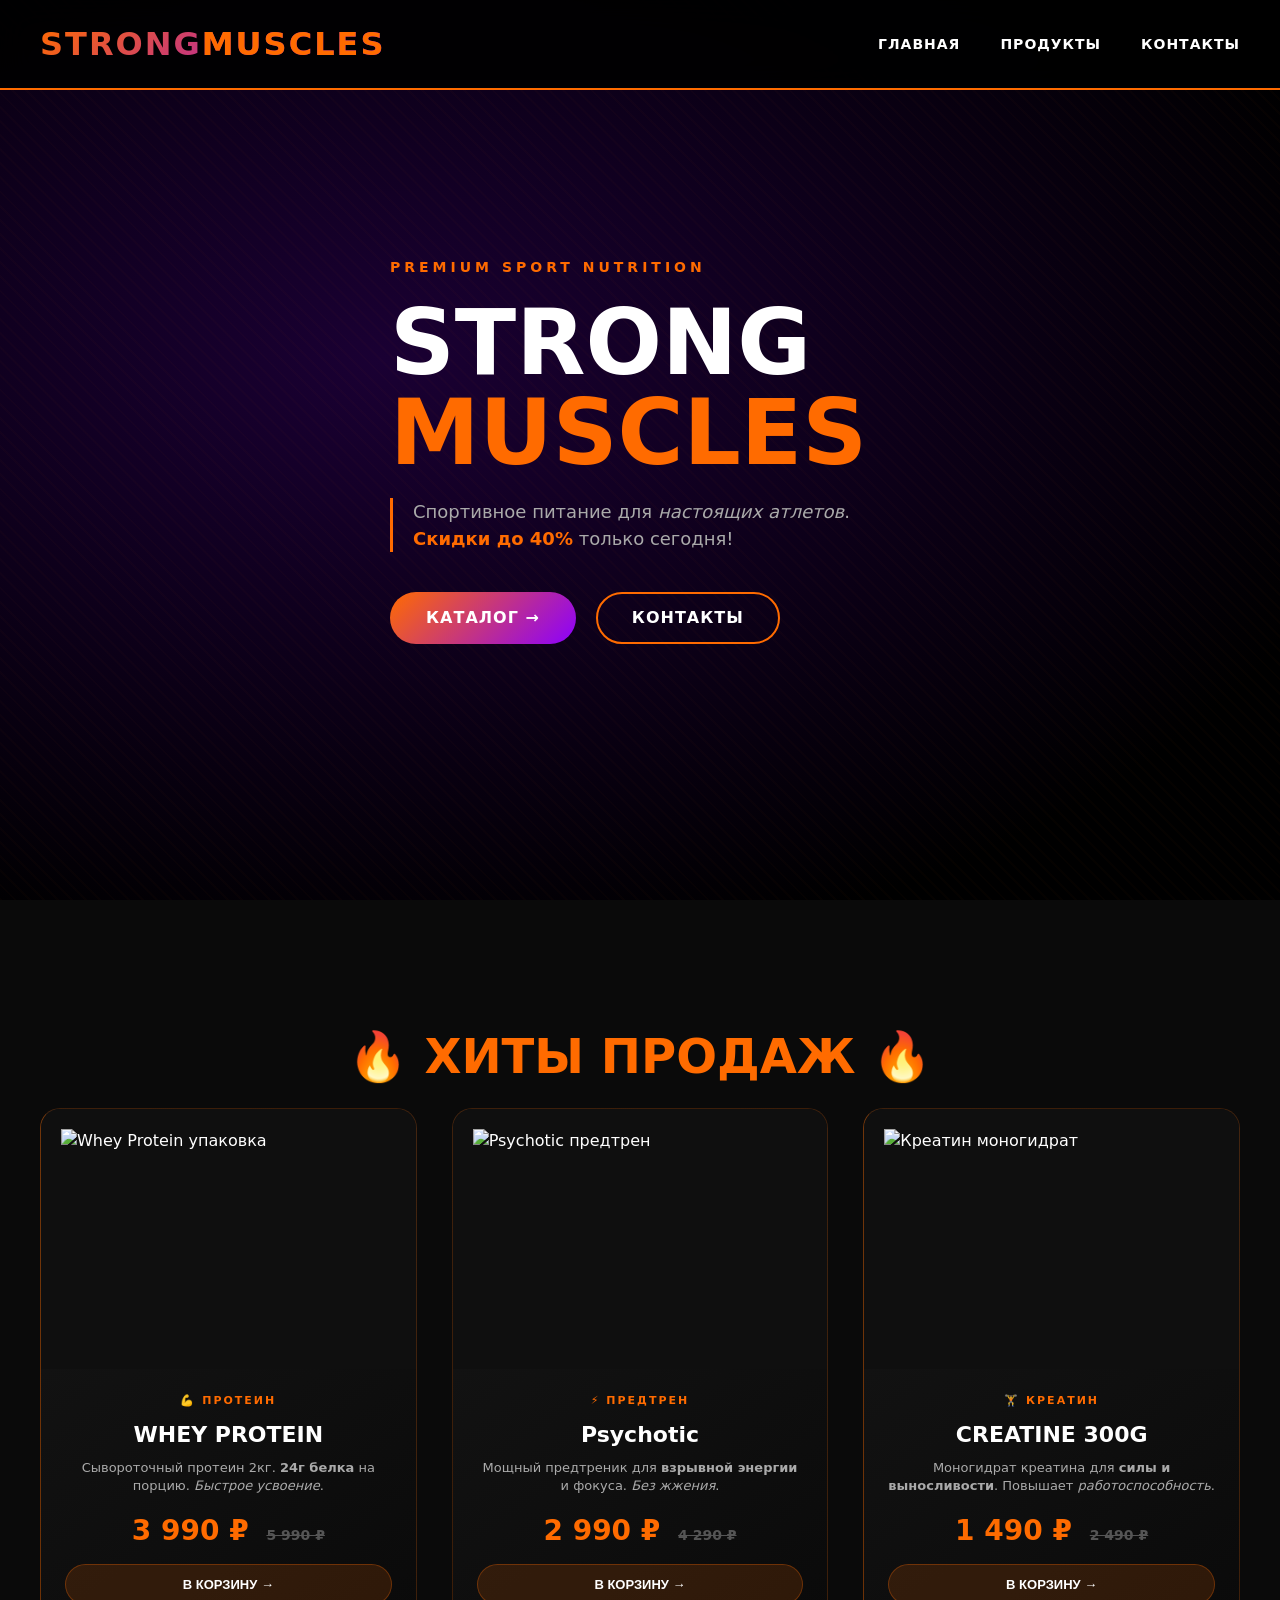
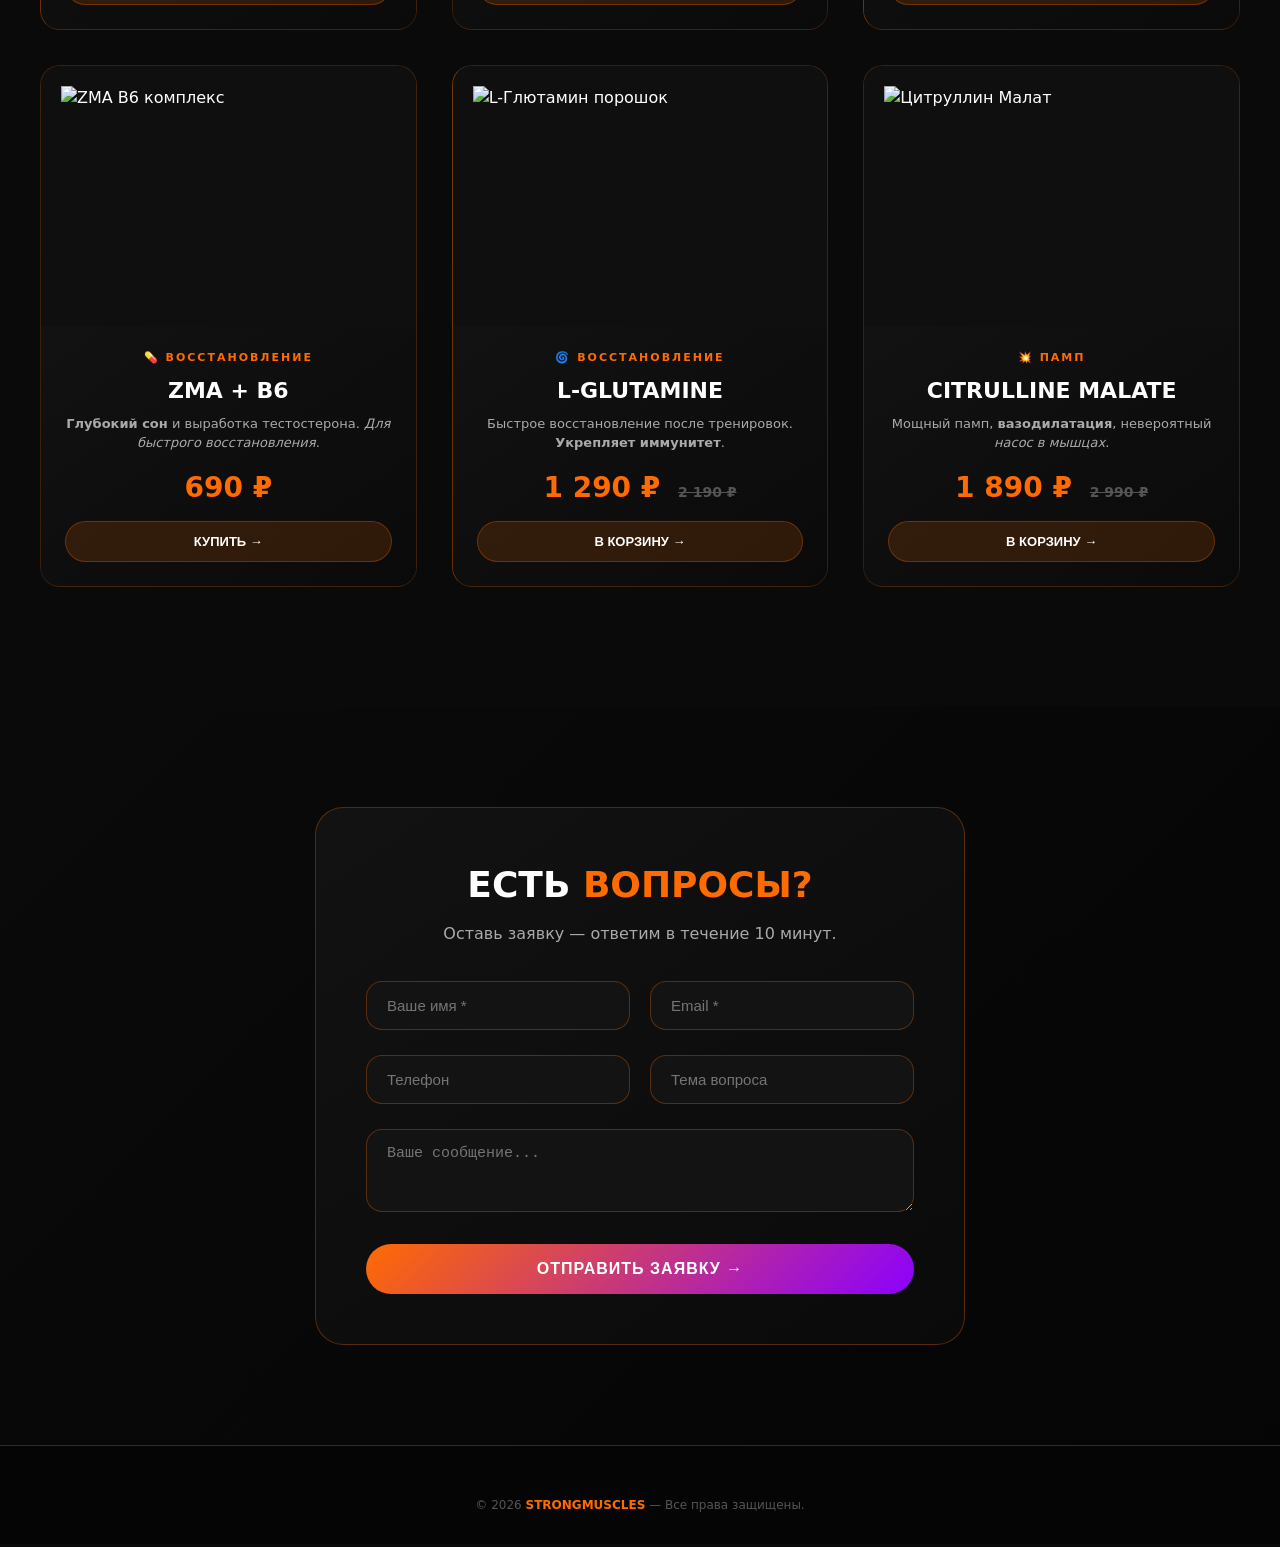
==== index.html @ 4212cafd "Create index.html" ====
<!DOCTYPE html>
<html lang="ru">
<head>
    <meta charset="UTF-8">
    <meta name="viewport" content="width=device-width, initial-scale=1.0, user-scalable=yes">
    <title>STRONGMUSCLES | DDX STYLE — Sport Nutrition | Итоговый проект</title>
    <link rel="stylesheet" href="Style.css"> 
</head>
<body>

<div class="ddx-bg"></div>

<header class="header" id="header">
    <div class="container">
        <nav class="nav">
            <div class="logo">STRONG<span style="color:#ff6b00;">MUSCLES</span></div>
            <ul class="nav-links">
                <li><a href="#home">Главная</a></li>
                <li><a href="#products">Продукты</a></li>
                <li><a href="#contact">Контакты</a></li>
            </ul>
        </nav>
    </div>
</header>

<main>
    <section id="home" class="hero">
        <div class="container">
            <div class="hero-tag">PREMIUM SPORT NUTRITION</div>
            <h1>STRONG<br><span>MUSCLES</span></h1>
            <p> Спортивное питание для <em>настоящих атлетов</em>. <strong>Скидки до 40%</strong> только сегодня!</p>
            <div class="btn-group">
                <a href="#products" class="btn-primary">Каталог →</a>
                <a href="#contact" class="btn-outline">Контакты</a>
            </div>
        </div>
    </section>

    <section id="products" class="products">
        <div class="container">
            <h2 class="section-title">🔥 <span>ХИТЫ ПРОДАЖ</span> 🔥</h2>
            
            <div class="products-grid">
                
                <!-- 1. WHEY PROTEIN (добавлены обе картинки) -->
                <div class="product-card">
                    <div class="product-img">
                        <img  src="https://enzym.ru/imagecache/card/storage/products/40/65/40656/08c3782a69c18167c984ed97bc95f8641e6dc506.jpg" alt="Whey Protein упаковка">
                        
                    </div>
                    <div class="product-info">
                        <div class="product-category">💪 ПРОТЕИН</div>
                        <h3>WHEY PROTEIN</h3>
                        <p class="product-desc">Сывороточный протеин 2кг. <strong>24г белка</strong> на порцию. <em>Быстрое усвоение</em>.</p>
                        <div class="price">3 990 ₽ <span class="old-price">5 990 ₽</span></div>
                        <button class="btn-card" onclick="alert('✅ Whey Protein добавлен в корзину')">В корзину →</button>
                    </div>
                </div>

                <!-- 2. PRE-WORKOUT PSYCHOTIC -->
                <div class="product-card">
                    <div class="product-img">
                        <img  src="https://avatars.mds.yandex.net/get-mpic/11397617/2a000001922130a063d7e5ec65fb3286ce52/orig" alt="Psychotic предтрен">
                        
                    </div>
                    <div class="product-info">
                        <div class="product-category">⚡ ПРЕДТРЕН</div>
                        <h3>Psychotic</h3>
                        <p class="product-desc">Мощный предтреник для <strong>взрывной энергии</strong> и фокуса. <em>Без жжения</em>.</p>
                        <div class="price">2 990 ₽ <span class="old-price">4 290 ₽</span></div>
                        <button class="btn-card" onclick="alert('✅ Предтрен добавлен в корзину')">В корзину →</button>
                    </div>
                </div>

                <!-- 3. CREATINE 300G -->
                <div class="product-card">
                    <div class="product-img">
                        <img class="img-default" src="https://cdn.rigla.ru/media/catalog/product/cache/afad95d7734d2fa6d0a8ba78597182b7/4/9/4979019-d-8-4-9-d849e1c1207f064227b6a83ebbd48d270f1a059f_4979019.jpg" alt="Креатин моногидрат">
                        <img class="img-hover" src="https://avatars.mds.yandex.net/i?id=8dc303f42152f32dc89522d17be79ddd_l-4182885-images-thumbs&n=13" alt="Креатин Сила">
                    </div>
                    <div class="product-info">
                        <div class="product-category">🏋️ КРЕАТИН</div>
                        <h3>CREATINE 300G</h3>
                        <p class="product-desc">Моногидрат креатина для <strong>силы и выносливости</strong>. Повышает <em>работоспособность</em>.</p>
                        <div class="price">1 490 ₽ <span class="old-price">2 490 ₽</span></div>
                        <button class="btn-card" onclick="alert('✅ Креатин добавлен в корзину')">В корзину →</button>
                    </div>
                </div>

                <!-- 4. ZMA + B6 -->
                <div class="product-card">
                    <div class="product-img">
                        <img  src="https://energy-body.ru/upload/resize_webp/w0_h0/goods_offer/5c/9e/5c9eece8972144c115c83d44319246fd.webp" alt="ZMA B6 комплекс">
                        
                    </div>
                    <div class="product-info">
                        <div class="product-category">💊 ВОССТАНОВЛЕНИЕ</div>
                        <h3>ZMA + B6</h3>
                        <p class="product-desc"><strong>Глубокий сон</strong> и выработка тестостерона. <em>Для быстрого восстановления</em>.</p>
                        <div class="price">690 ₽</div>
                        <button class="btn-card" onclick="alert('✅ ZMA в корзине')">Купить →</button>
                    </div>
                </div>

                <!-- 5. L-GLUTAMINE -->
                <div class="product-card">
                    <div class="product-img">
                        <img  src="https://sportivnoepitanie.ru/img/item/500/optimum-nutrition-glutamine-powder-600g-1.jpg" alt="L-Глютамин порошок">
                        
                    </div>
                    <div class="product-info">
                        <div class="product-category">🌀 ВОССТАНОВЛЕНИЕ</div>
                        <h3>L-GLUTAMINE</h3>
                        <p class="product-desc">Быстрое восстановление после тренировок. <strong>Укрепляет иммунитет</strong>.</p>
                        <div class="price">1 290 ₽ <span class="old-price">2 190 ₽</span></div>
                        <button class="btn-card" onclick="alert('✅ Глютамин добавлен в корзину')">В корзину →</button>
                    </div>
                </div>

                <!-- 6. CITRULLINE MALATE -->
                <div class="product-card">
                    <div class="product-img">
                        <img  src="https://image.kazanexpress.ru/ct4nt2io49aplra1012g/original.jpg" alt="Цитруллин Малат">
                        
                    </div>
                    <div class="product-info">
                        <div class="product-category">💥 ПАМП</div>
                        <h3>CITRULLINE MALATE</h3>
                        <p class="product-desc">Мощный памп, <strong>вазодилатация</strong>, невероятный <em>насос в мышцах</em>.</p>
                        <div class="price">1 890 ₽ <span class="old-price">2 990 ₽</span></div>
                        <button class="btn-card" onclick="alert('✅ Цитруллин малат добавлен — готовься к мощному пампу!')">В корзину →</button>
                    </div>
                </div>
            </div>
        </div>
    </section>

    <section id="contact" class="form-section">
        <div class="form-container">
            <h2>Есть <span>вопросы?</span></h2>
            <p>Оставь заявку — ответим в течение 10 минут.</p>
            <form id="ddxForm" onsubmit="event.preventDefault(); alert('Спасибо, ' + this.name.value + '! Мы свяжемся с вами.'); this.reset();">
                <div class="form-grid">
                    <div class="form-group">
                        <input type="text" name="name" placeholder="Ваше имя *" required>
                    </div>
                    <div class="form-group">
                        <input type="email" name="email" placeholder="Email *" required>
                    </div>
                    <div class="form-group">
                        <input type="tel" name="phone" placeholder="Телефон">
                    </div>
                    <div class="form-group">
                        <input type="text" name="subject" placeholder="Тема вопроса">
                    </div>
                    <div class="form-group full-width">
                        <textarea rows="3" name="message" placeholder="Ваше сообщение..."></textarea>
                    </div>
                    <button type="submit" class="form-btn">Отправить заявку →</button>
                </div>
            </form>
        </div>
    </section>
</main>

<footer class="footer">
    <div class="container">
        <p>© 2026 <strong>STRONGMUSCLES</strong> —  Все права защищены.</p>
        
    </div>
</footer>
</body>
</html>
---- Style.css ----
/* ========== CSS-ПЕРЕМЕННЫЕ (3+ шт) ========== */
        :root {
            --primary: #ff6b00;
            --primary-dark: #cc5500;
            --accent: #8B00FF;
            --accent-glow: rgba(139, 0, 255, 0.4);
            --bg-dark: #0a0a0a;
            --bg-card: #121212;
            --text-light: #ffffff;
            --text-muted: #aaaaaa;
            --border-glow: rgba(255, 107, 0, 0.3);
            --transition-default: all 0.3s cubic-bezier(0.2, 0.9, 0.4, 1.1);
            --font-main: 'Montserrat', 'Inter', system-ui, sans-serif;
        }

        * {
            margin: 0;
            padding: 0;
            box-sizing: border-box;
        }

        body {
            font-family: var(--font-main);
            background: var(--bg-dark);
            color: var(--text-light);
            line-height: 1.5;
            overflow-x: hidden;
        }

        /* DDX фон — глубокий фиолетово-черный + псевдоэлемент ::before */
        .ddx-bg {
            position: fixed;
            top: 0;
            left: 0;
            width: 100%;
            height: 100%;
            z-index: -2;
            background: radial-gradient(ellipse at 30% 40%, #1a0033 0%, #000000 80%);
        }

        .ddx-bg::before {
            content: '';
            position: absolute;
            top: 0;
            left: 0;
            width: 100%;
            height: 100%;
            background: repeating-linear-gradient(45deg, rgba(255, 107, 0, 0.02) 0px, rgba(255, 107, 0, 0.02) 2px, transparent 2px, transparent 10px);
            pointer-events: none;
        }

        /* ШАПКА (position fixed) */
        .header {
            position: fixed;
            top: 0;
            width: 100%;
            padding: 20px 0;
            background: rgba(0, 0, 0, 0.9);
            backdrop-filter: blur(15px);
            z-index: 1000;
            border-bottom: 2px solid var(--primary);
            transition: var(--transition-default);
        }

        .header.scrolled {
            padding: 12px 0;
        }

        .container {
            max-width: 1300px;
            margin: 0 auto;
            padding: 0 40px;
        }

        /* Flexbox навигация */
        .nav {
            display: flex;
            justify-content: space-between;
            align-items: center;
            flex-wrap: wrap;
            gap: 20px;
        }

        .logo {
            font-size: 32px;
            font-weight: 900;
            letter-spacing: 2px;
            background: linear-gradient(135deg, var(--primary), var(--accent));
            -webkit-background-clip: text;
            background-clip: text;
            color: transparent;
            text-transform: uppercase;
        }

        .nav-links {
            display: flex;
            gap: 40px;
            list-style: none;
        }

        .nav-links a {
            color: var(--text-light);
            text-decoration: none;
            font-weight: 700;
            font-size: 14px;
            letter-spacing: 1px;
            text-transform: uppercase;
            transition: var(--transition-default);
        }

        .nav-links a:hover {
            color: var(--primary);
        }

        /* HERO */
        .hero {
            min-height: 100vh;
            display: flex;
            align-items: center;
            position: relative;
        }

        .hero-tag {
            font-size: 14px;
            letter-spacing: 4px;
            color: var(--primary);
            margin-bottom: 20px;
            font-weight: 700;
        }

        .hero h1 {
            font-size: 90px;
            font-weight: 900;
            line-height: 1;
            text-transform: uppercase;
            margin-bottom: 20px;
        }

        .hero h1 span {
            color: var(--primary);
        }

        .hero p {
            font-size: 18px;
            color: var(--text-muted);
            max-width: 500px;
            margin-bottom: 40px;
            border-left: 3px solid var(--primary);
            padding-left: 20px;
        }

        .hero p strong {
            color: var(--primary);
        }

        .btn-group {
            display: flex;
            gap: 20px;
            flex-wrap: wrap;
        }

        .btn-primary {
            background: linear-gradient(135deg, var(--primary), var(--accent));
            color: white;
            padding: 14px 36px;
            border-radius: 50px;
            text-decoration: none;
            font-weight: 800;
            text-transform: uppercase;
            letter-spacing: 1px;
            transition: var(--transition-default);
            border: none;
            cursor: pointer;
            display: inline-block;
        }

        .btn-primary:hover {
            transform: translateY(-3px);
            box-shadow: 0 10px 25px rgba(255, 107, 0, 0.4);
            animation: pulse 0.5s ease;
        }

        /* Анимация keyframes */
        @keyframes pulse {
            0% { transform: scale(1) translateY(-3px); }
            50% { transform: scale(1.02) translateY(-3px); }
            100% { transform: scale(1) translateY(-3px); }
        }

        .btn-outline {
            background: transparent;
            border: 2px solid var(--primary);
            color: white;
            padding: 12px 34px;
            border-radius: 50px;
            text-decoration: none;
            font-weight: 800;
            text-transform: uppercase;
            letter-spacing: 1px;
            transition: var(--transition-default);
            display: inline-block;
        }

        .btn-outline:hover {
            background: rgba(255, 107, 0, 0.1);
            border-color: var(--accent);
            transform: translateY(-3px);
        }

        /* ТОВАРЫ — GRID */
        .products {
            padding: 120px 0;
        }

        .section-title {
            text-align: center;
            font-size: 48px;
            font-weight: 900;
            text-transform: uppercase;
            margin-bottom: 16px;
        }

        .section-title span {
            color: var(--primary);
        }

        .section-subtitle {
            text-align: center;
            color: var(--text-muted);
            margin-bottom: 50px;
        }

        .products-grid {
            display: grid;
            grid-template-columns: repeat(auto-fit, minmax(300px, 1fr));
            gap: 35px;
        }

        /* Использование :nth-child для стилизации нечетных карточек */
        .products-grid .product-card:nth-child(odd) {
            background: linear-gradient(145deg, #151515, #0a0a0a);
            border-left: 1px solid rgba(255, 107, 0, 0.4);
        }

        .product-card {
            background: linear-gradient(145deg, var(--bg-card), #0a0a0a);
            border-radius: 20px;
            overflow: hidden;
            transition: var(--transition-default);
            border: 1px solid rgba(255, 107, 0, 0.2);
            cursor: pointer;
        }

        .product-card:hover {
            transform: translateY(-10px);
            border-color: var(--primary);
            box-shadow: 0 20px 35px rgba(255, 107, 0, 0.2);
        }

        /* HOVER-ЭФФЕКТ СМЕНЫ КАРТИНКИ */
        .product-img {
            height: 260px;
            position: relative;
            overflow: hidden;
            background: #0f0f0f;
        }

        .product-img img {
            width: 100%;
            height: 100%;
            object-fit: contain;
            padding: 20px;
            transition: opacity 0.3s ease, transform 0.4s ease;
            position: absolute;
            top: 0;
            left: 0;
            backface-visibility: hidden;
        }

        .img-default {
            opacity: 1;
            z-index: 1;
        }

        .img-hover {
            opacity: 0;
            z-index: 2;
        }

        .product-card:hover .img-default {
            opacity: 0;
        }

        .product-card:hover .img-hover {
            opacity: 1;
        }

        .product-card:hover .product-img img {
            transform: scale(1.08);
        }

        .product-info {
            padding: 24px;
            text-align: center;
            position: relative;
            z-index: 3;
            background: linear-gradient(145deg, var(--bg-card), #0a0a0a);
        }

        .product-category {
            font-size: 11px;
            letter-spacing: 2px;
            color: var(--primary);
            text-transform: uppercase;
            margin-bottom: 8px;
            font-weight: 700;
        }

        .product-info h3 {
            font-size: 22px;
            margin-bottom: 8px;
        }

        .product-desc {
            color: var(--text-muted);
            font-size: 13px;
            margin-bottom: 15px;
            line-height: 1.4;
        }

        .price {
            font-size: 28px;
            font-weight: 800;
            color: var(--primary);
            margin: 12px 0;
        }

        .old-price {
            font-size: 14px;
            color: #555;
            text-decoration: line-through;
            margin-left: 8px;
        }

        .btn-card {
            width: 100%;
            background: rgba(255, 107, 0, 0.15);
            border: 1px solid rgba(255, 107, 0, 0.3);
            padding: 12px;
            border-radius: 50px;
            font-weight: 800;
            text-transform: uppercase;
            font-size: 13px;
            cursor: pointer;
            transition: var(--transition-default);
            color: white;
        }

        .btn-card:hover {
            background: linear-gradient(135deg, var(--primary), var(--accent));
            border-color: transparent;
            transform: translateY(-2px);
        }

        /* ФОРМА с валидацией и стилями :focus, :valid, :invalid */
        .form-section {
            padding: 100px 0;
            background: linear-gradient(135deg, #0a0a0a, #050505);
        }

        .form-container {
            max-width: 650px;
            margin: 0 auto;
            background: linear-gradient(145deg, var(--bg-card), #0a0a0a);
            border: 1px solid var(--border-glow);
            border-radius: 28px;
            padding: 50px;
        }

        .form-container h2 {
            text-align: center;
            font-size: 36px;
            font-weight: 900;
            text-transform: uppercase;
            margin-bottom: 10px;
        }

        .form-container h2 span {
            color: var(--primary);
        }

        .form-container p {
            text-align: center;
            color: var(--text-muted);
            margin-bottom: 35px;
        }

        .form-grid {
            display: grid;
            grid-template-columns: 1fr 1fr;
            gap: 20px;
        }

        .form-group {
            margin-bottom: 5px;
            position: relative;
        }

        .form-group.full-width {
            grid-column: span 2;
        }

        .form-group input,
        .form-group textarea {
            width: 100%;
            padding: 15px 20px;
            background: rgba(20, 20, 20, 0.9);
            border: 1px solid var(--border-glow);
            border-radius: 16px;
            color: white;
            font-size: 15px;
            transition: var(--transition-default);
        }

        .form-group input:focus,
        .form-group textarea:focus {
            outline: none;
            border-color: var(--primary);
            box-shadow: 0 0 10px rgba(255, 107, 0, 0.2);
        }

        /* Стили валидации (required поля) */
        .form-group input:required:invalid:not(:placeholder-shown) {
            border-color: #ff4444;
            background: rgba(255, 68, 68, 0.05);
        }

        .form-group input:required:valid:not(:placeholder-shown) {
            border-color: #00c853;
            background: rgba(0, 200, 83, 0.05);
        }

        .form-group textarea:required:invalid:not(:placeholder-shown) {
            border-color: #ff4444;
        }

        .form-group textarea:required:valid:not(:placeholder-shown) {
            border-color: #00c853;
        }

        .form-btn {
            grid-column: span 2;
            background: linear-gradient(135deg, var(--primary), var(--accent));
            border: none;
            padding: 16px;
            border-radius: 50px;
            font-weight: 800;
            text-transform: uppercase;
            letter-spacing: 1px;
            cursor: pointer;
            transition: var(--transition-default);
            color: white;
            font-size: 16px;
        }

        .form-btn:hover {
            transform: translateY(-2px);
            box-shadow: 0 8px 20px rgba(255, 107, 0, 0.3);
        }

        /* ФУТЕР */
        .footer {
            background: #050505;
            padding: 50px 0 30px;
            text-align: center;
            border-top: 1px solid var(--border-glow);
        }

        .footer p {
            color: #555;
            font-size: 12px;
        }

        .footer strong, .footer em {
            color: var(--primary);
        }

        /* ========== АДАПТИВ: 2 БРЕЙКПОИНТА ========== */
        /* Планшеты и мобильные */
        @media (max-width: 768px) {
            .container {
                padding: 0 20px;
            }
            .hero h1 {
                font-size: 48px;
            }
            .form-grid {
                grid-template-columns: 1fr;
            }
            .form-group.full-width {
                grid-column: span 1;
            }
            .form-btn {
                grid-column: span 1;
            }
            .section-title {
                font-size: 32px;
            }
            .nav-links {
                gap: 20px;
            }
        }

        /* Малые экраны (второй брейкпоинт) */
        @media (max-width: 480px) {
            .hero h1 {
                font-size: 36px;
            }
            .hero p {
                font-size: 14px;
            }
            .product-img {
                height: 200px;
            }
            .product-info h3 {
                font-size: 18px;
            }
            .price {
                font-size: 24px;
            }
            .section-title {
                font-size: 26px;
            }
            .form-container {
                padding: 30px 20px;
            }
            .btn-primary, .btn-outline {
                padding: 10px 24px;
                font-size: 12px;
            }
        }
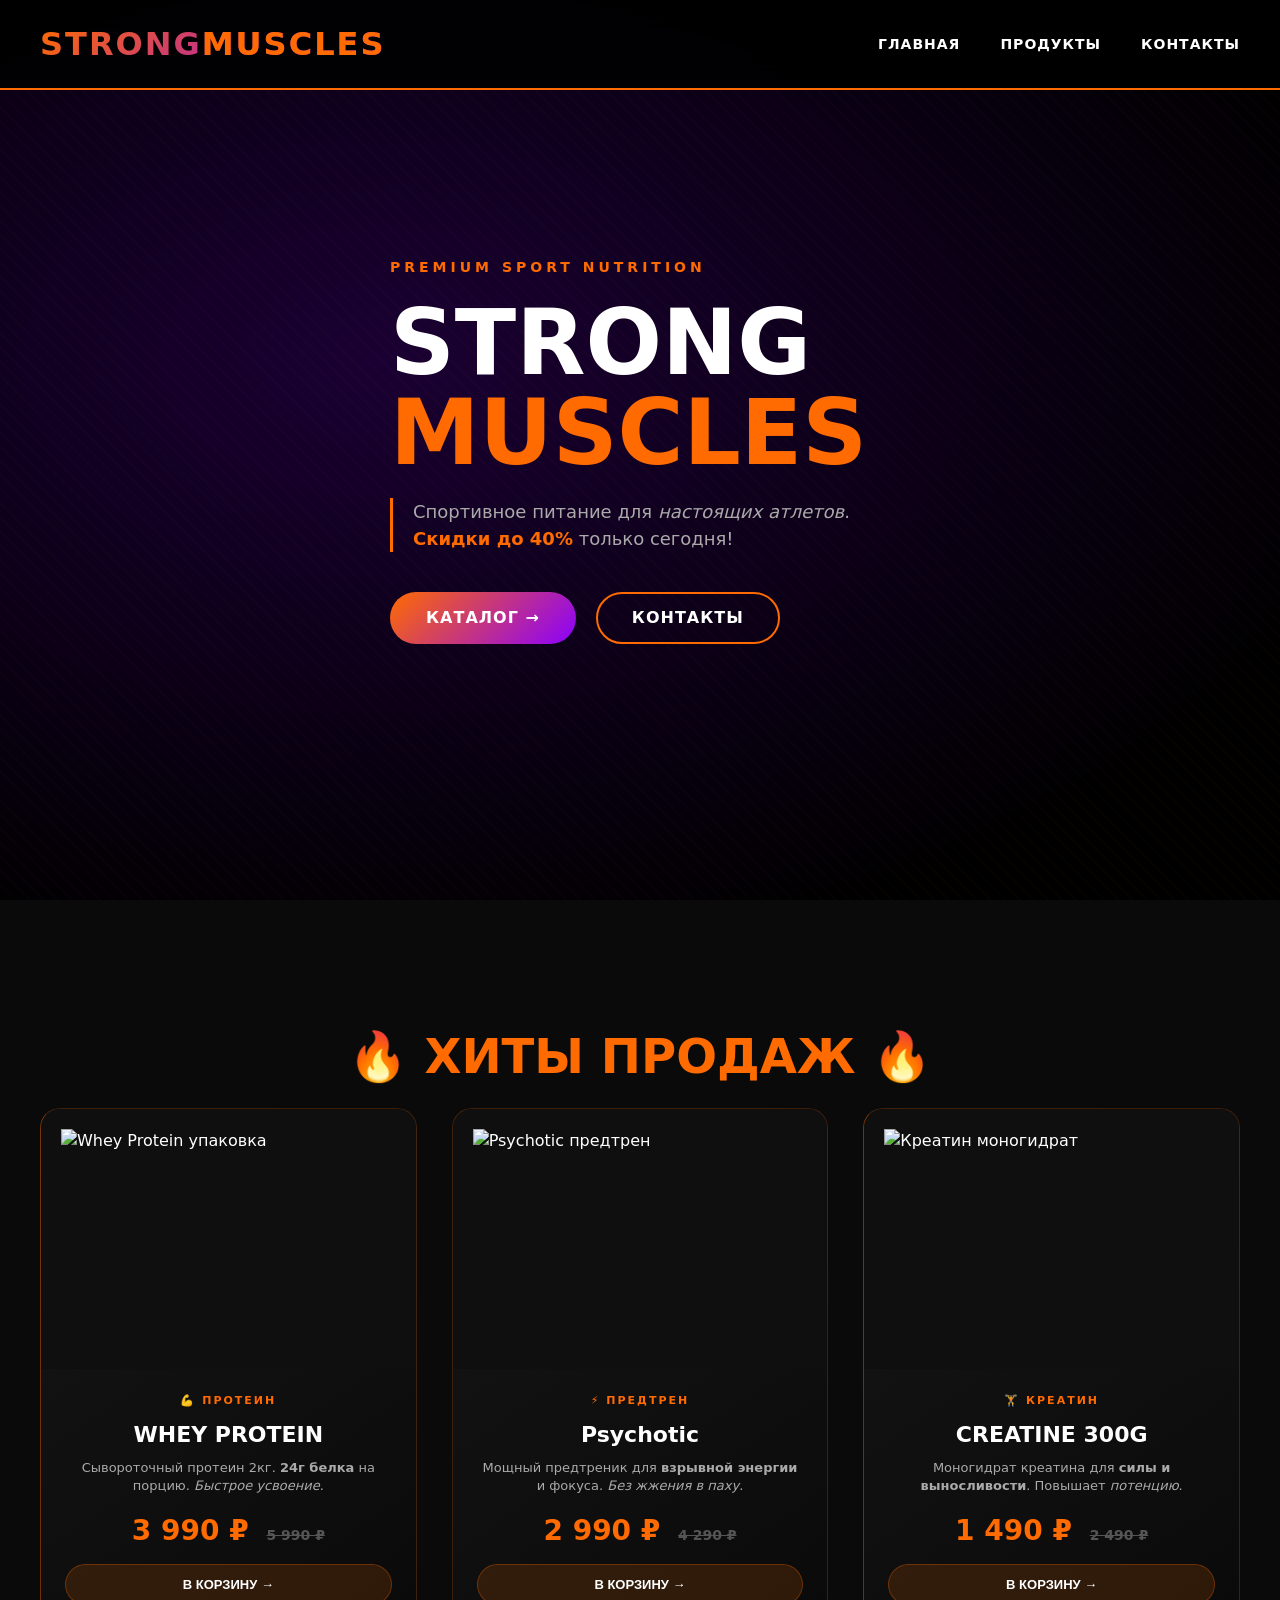
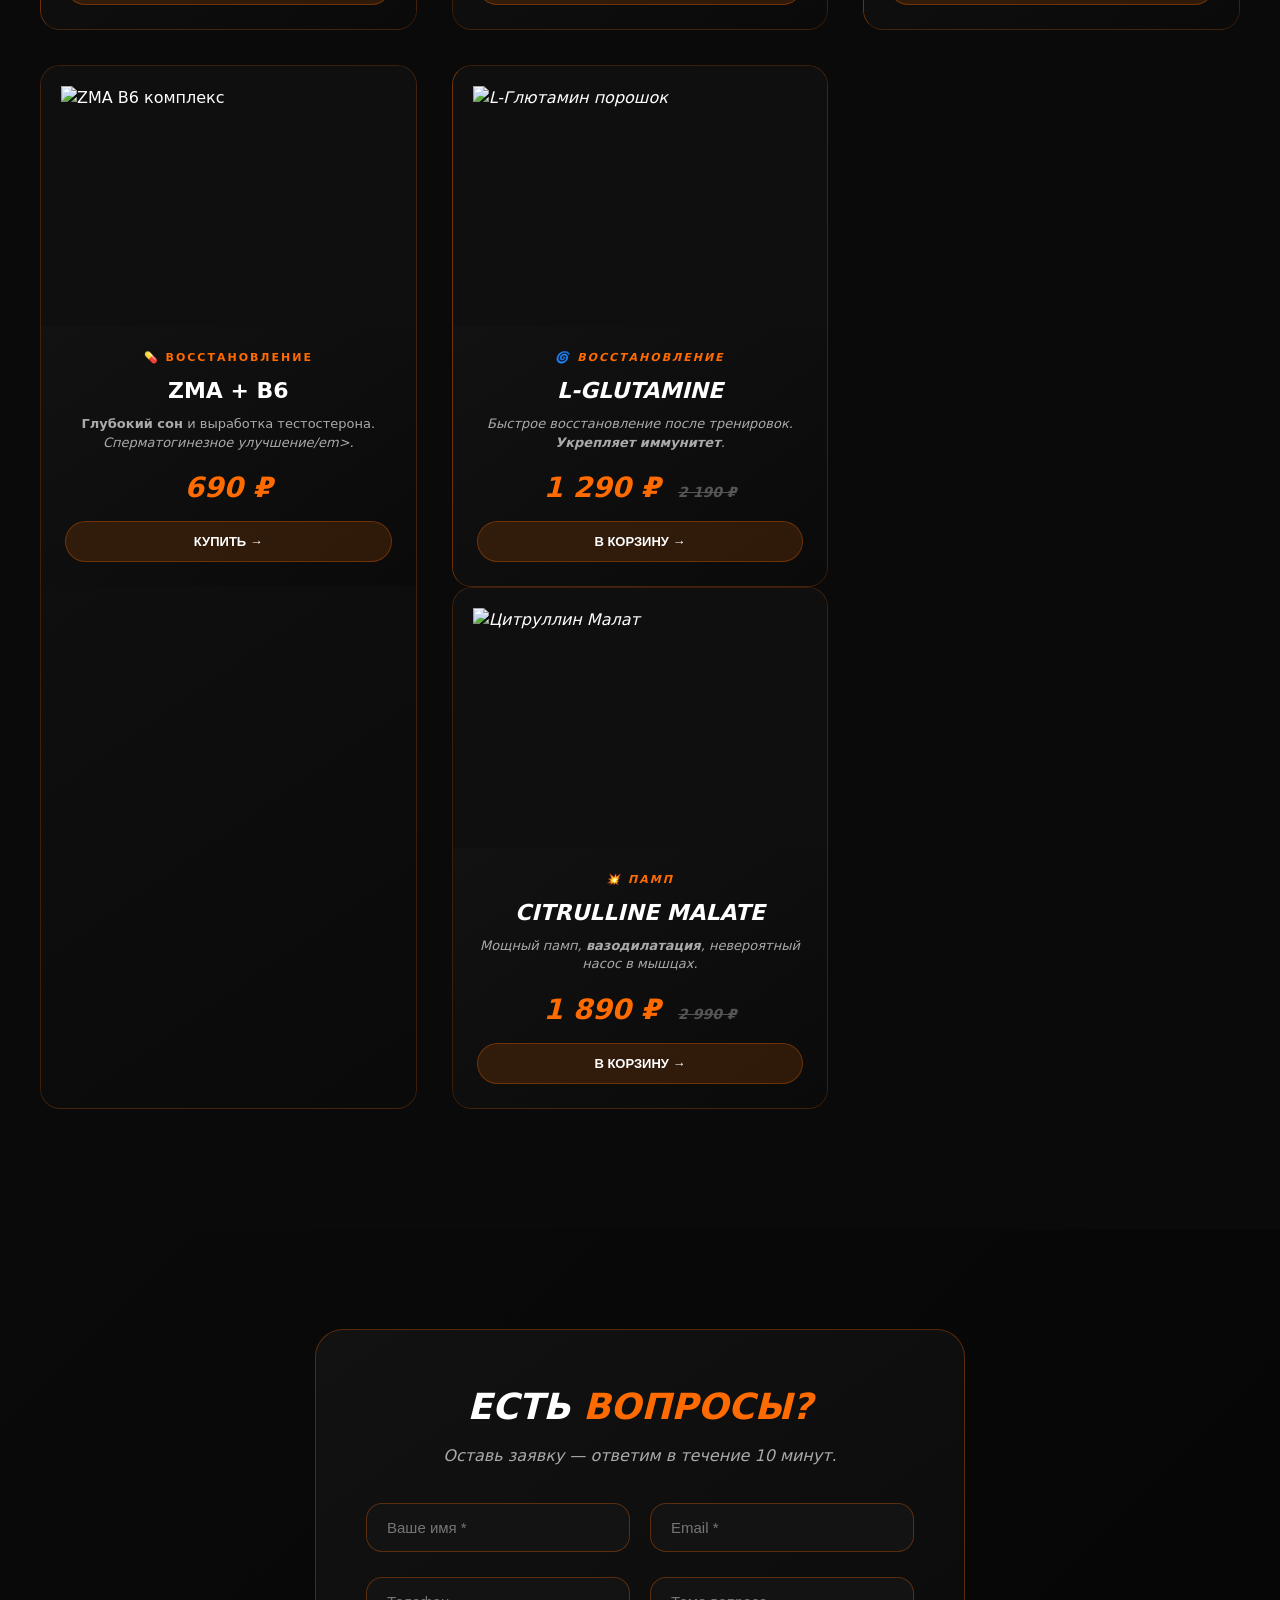
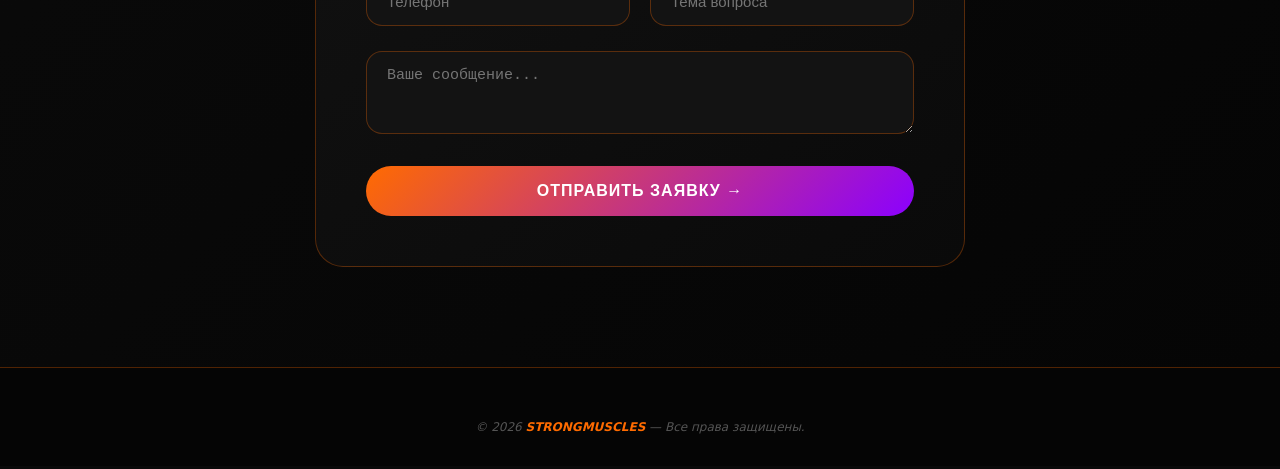
==== commit 4bafb93e: "желаю тебе 5 на презентации с любовь Костя Андрианов" ====
--- a/index.html
+++ b/index.html
@@ -66,7 +66,7 @@
                     <div class="product-info">
                         <div class="product-category">⚡ ПРЕДТРЕН</div>
                         <h3>Psychotic</h3>
-                        <p class="product-desc">Мощный предтреник для <strong>взрывной энергии</strong> и фокуса. <em>Без жжения</em>.</p>
+                        <p class="product-desc">Мощный предтреник для <strong>взрывной энергии</strong> и фокуса. <em>Без жжения в паху</em>.</p>
                         <div class="price">2 990 ₽ <span class="old-price">4 290 ₽</span></div>
                         <button class="btn-card" onclick="alert('✅ Предтрен добавлен в корзину')">В корзину →</button>
                     </div>
@@ -81,7 +81,7 @@
                     <div class="product-info">
                         <div class="product-category">🏋️ КРЕАТИН</div>
                         <h3>CREATINE 300G</h3>
-                        <p class="product-desc">Моногидрат креатина для <strong>силы и выносливости</strong>. Повышает <em>работоспособность</em>.</p>
+                        <p class="product-desc">Моногидрат креатина для <strong>силы и выносливости</strong>. Повышает <em>потенцию</em>.</p>
                         <div class="price">1 490 ₽ <span class="old-price">2 490 ₽</span></div>
                         <button class="btn-card" onclick="alert('✅ Креатин добавлен в корзину')">В корзину →</button>
                     </div>
@@ -96,7 +96,7 @@
                     <div class="product-info">
                         <div class="product-category">💊 ВОССТАНОВЛЕНИЕ</div>
                         <h3>ZMA + B6</h3>
-                        <p class="product-desc"><strong>Глубокий сон</strong> и выработка тестостерона. <em>Для быстрого восстановления</em>.</p>
+                        <p class="product-desc"><strong>Глубокий сон</strong> и выработка тестостерона. <em>Сперматогинезное улучшение/em>.</p>
                         <div class="price">690 ₽</div>
                         <button class="btn-card" onclick="alert('✅ ZMA в корзине')">Купить →</button>
                     </div>
